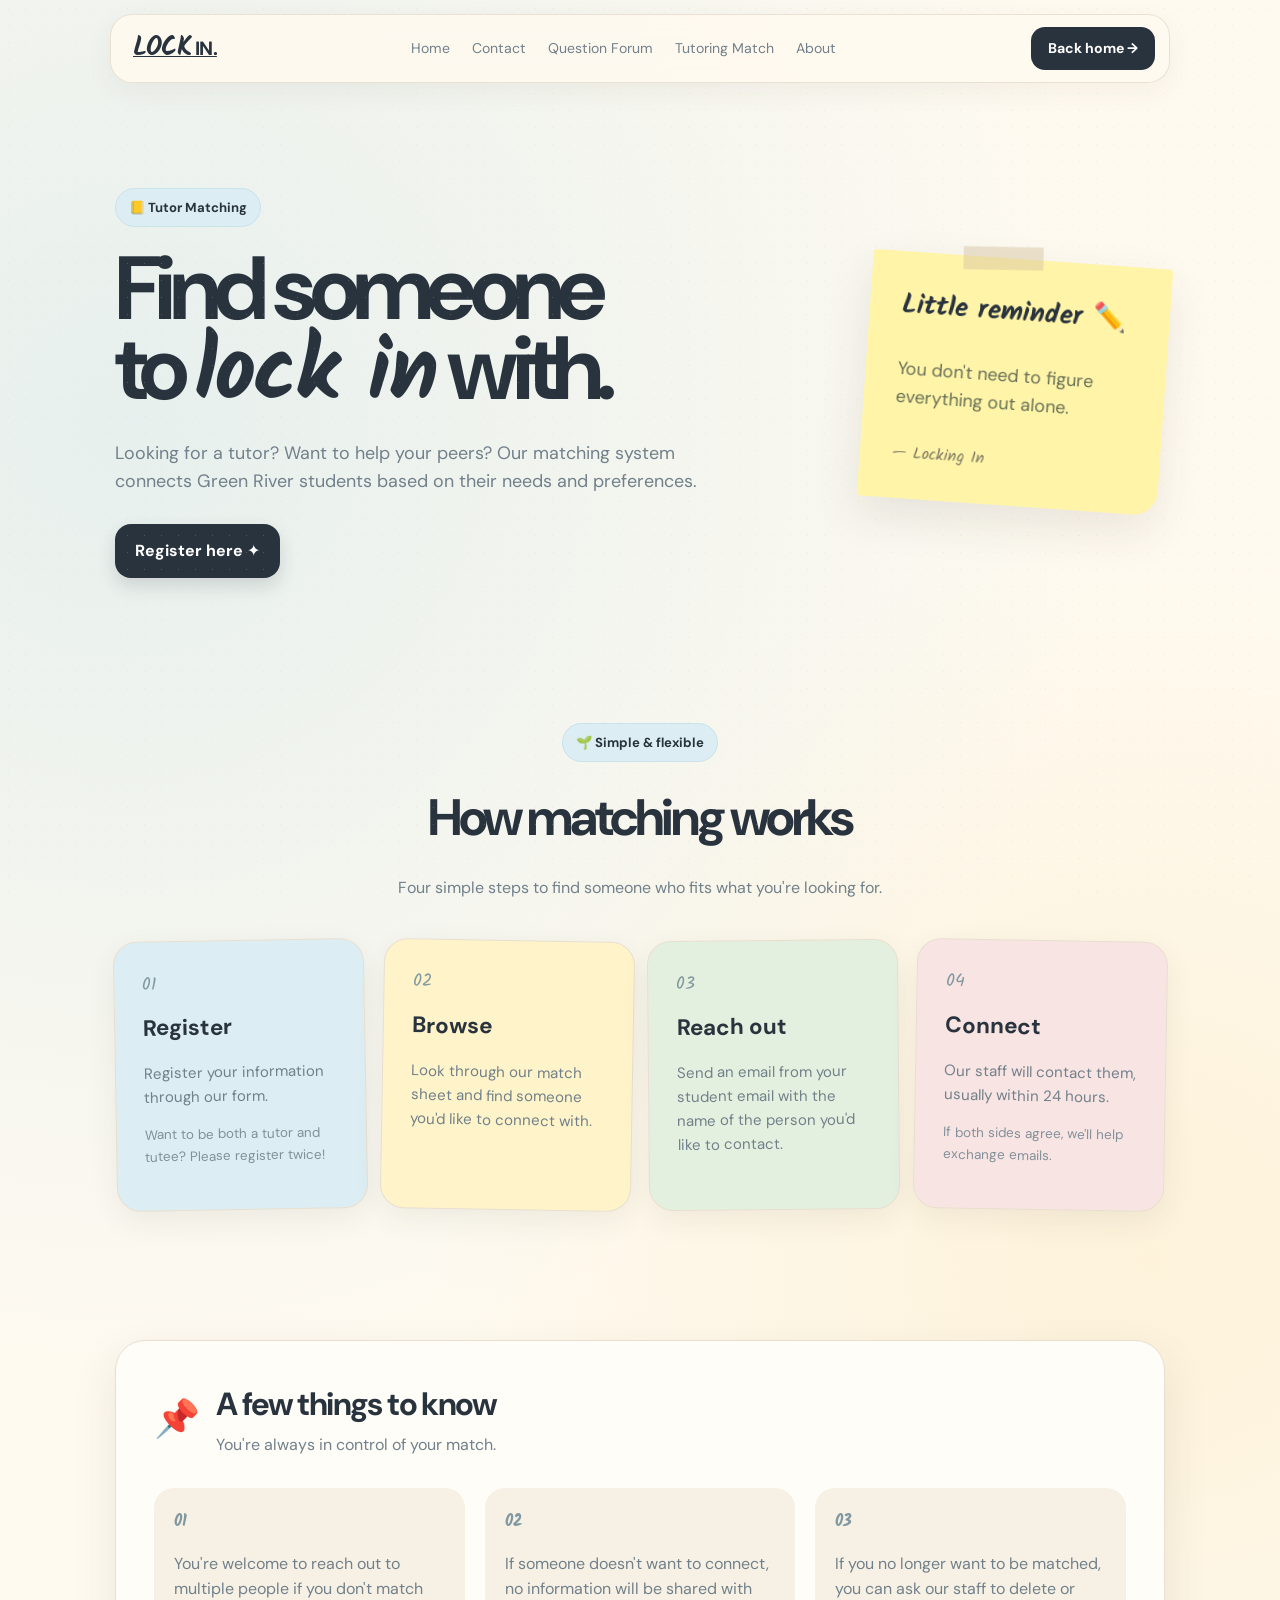
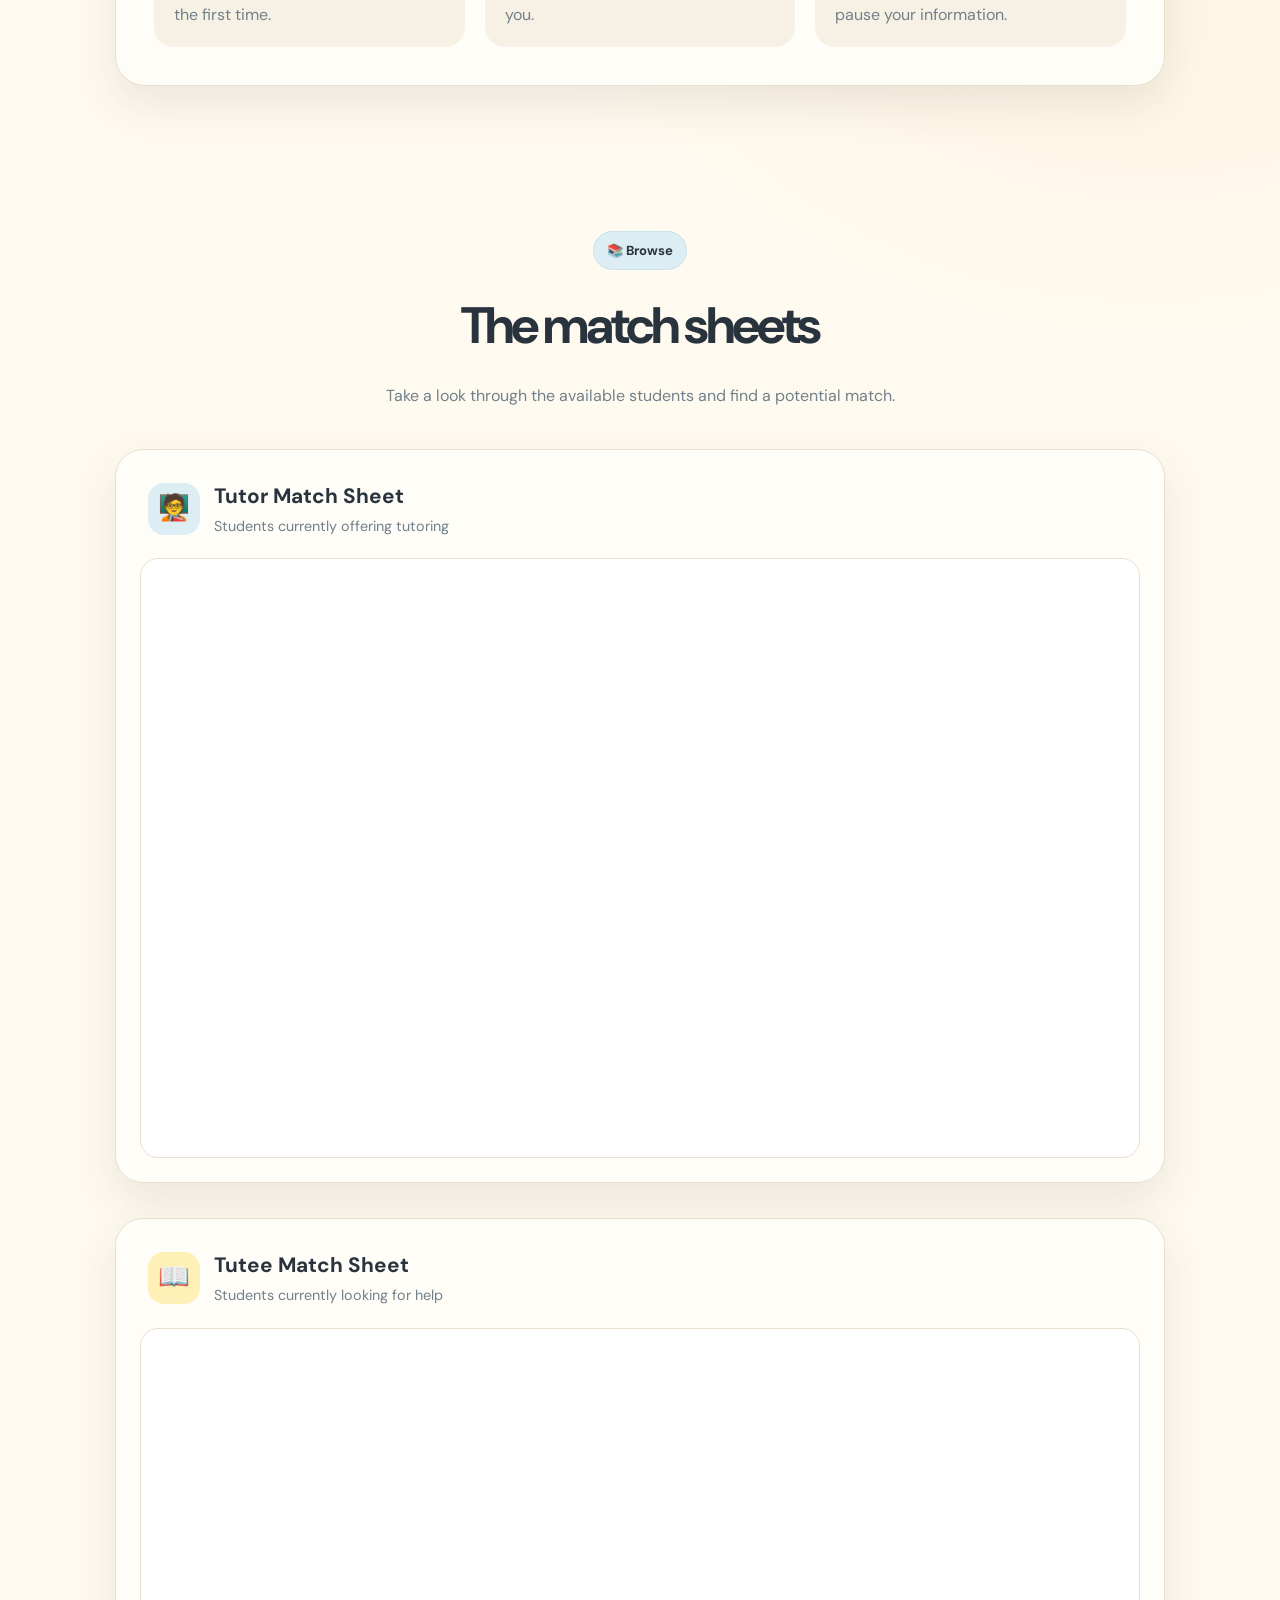
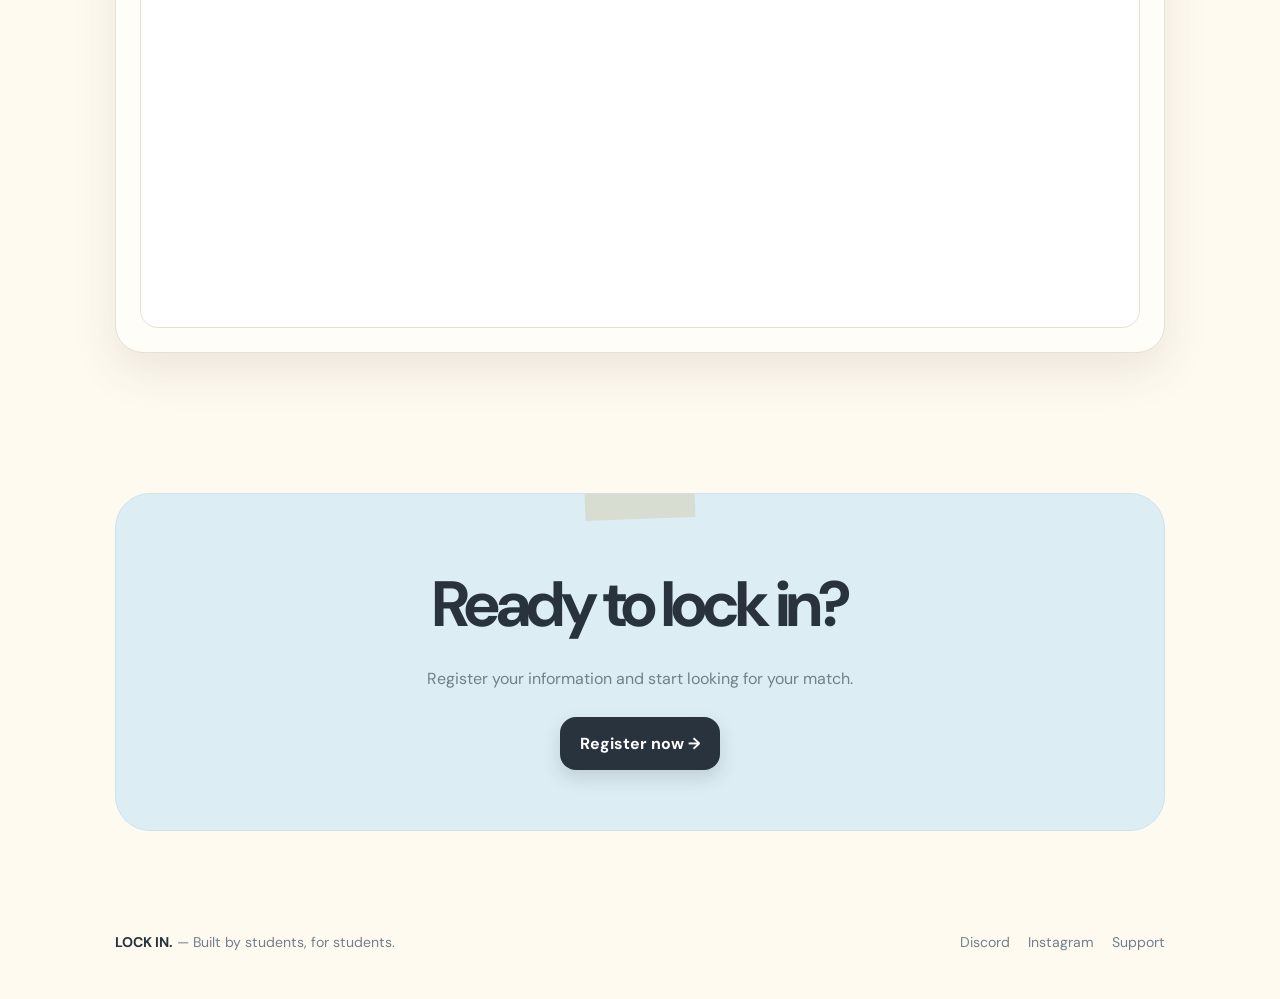
==== match_new.html @ 9bdd6322 "moved files to root" ====
<!DOCTYPE html>
<html lang="en">

<head>
    <meta charset="UTF-8">
    <meta name="viewport" content="width=device-width, initial-scale=1.0">
    <title>Locking In — Tutor Match</title>

    <link rel="stylesheet" href="match.css">

    <link rel="preconnect" href="https://fonts.googleapis.com">
    <link rel="preconnect" href="https://fonts.gstatic.com" crossorigin>
    <link href="https://fonts.googleapis.com/css2?family=DM+Sans:wght@400;500;600;700&family=Kalam:wght@400;700&display=swap" rel="stylesheet">
</head>

<body>

    <!-- NAVBAR -->
    <nav class="navbar">

        <a class="logo" href="index.html">
            <span>LOCK</span> IN.
        </a>

        <div class="navlinks">
            <a href="index.html">Home</a>
            <a href="index.html#contact">Contact</a>
            <a href="index.html#forum">Question Forum</a>
            <a href="match_new.html">Tutoring Match</a>
            <a href="index.html#about">About</a>
        </div>

        <a class="nav-button" href="index.html">
            Back home →
        </a>

    </nav>


    <!-- HERO -->
    <header class="hero">

        <div class="hero-inner">

            <div class="tag">
                📒 Tutor Matching
            </div>

            <h1>
                Find someone<br>
                to <span>lock in</span> with.
            </h1>

            <p>
                Looking for a tutor? Want to help your peers?
                Our matching system connects Green River students
                based on their needs and preferences.
            </p>

            <a
                class="primary-button"
                href="https://docs.google.com/forms/d/e/1FAIpQLSfHyDLLz7OoxUFqZuZju-emJJpOAn-7ZxkcCAtawxsUZliJYw/viewform?usp=header"
                target="_blank"
                rel="noopener noreferrer"
            >
                Register here ✦
            </a>

        </div>

        <div class="hero-note">

            <div class="tape"></div>

            <h3>Little reminder ✏️</h3>

            <p>
                You don't need to figure everything
                out alone.
            </p>

            <span>
                — Locking In
            </span>

        </div>

    </header>


    <!-- LOGISTICS -->
    <section class="section">

        <div class="section-title">

            <div class="small-tag">
                🌱 Simple & flexible
            </div>

            <h2>
                How matching works
            </h2>

            <p>
                Four simple steps to find someone
                who fits what you're looking for.
            </p>

        </div>


        <div class="steps">

            <div class="step">

                <div class="step-number">
                    01
                </div>

                <h3>
                    Register
                </h3>

                <p>
                    Register your information through
                    our form.
                </p>

                <p class="small-text">
                    Want to be both a tutor and tutee?
                    Please register twice!
                </p>

            </div>


            <div class="step">

                <div class="step-number">
                    02
                </div>

                <h3>
                    Browse
                </h3>

                <p>
                    Look through our match sheet
                    and find someone you'd like
                    to connect with.
                </p>

            </div>


            <div class="step">

                <div class="step-number">
                    03
                </div>

                <h3>
                    Reach out
                </h3>

                <p>
                    Send an email from your student
                    email with the name of the person
                    you'd like to contact.
                </p>

            </div>


            <div class="step">

                <div class="step-number">
                    04
                </div>

                <h3>
                    Connect
                </h3>

                <p>
                    Our staff will contact them,
                    usually within 24 hours.
                </p>

                <p class="small-text">
                    If both sides agree, we'll help
                    exchange emails.
                </p>

            </div>

        </div>

    </section>


    <!-- SAFETY / NOTES -->
    <section class="section">

        <div class="notes-box">

            <div class="notes-title">

                <span>📌</span>

                <div>
                    <h2>
                        A few things to know
                    </h2>

                    <p>
                        You're always in control of your match.
                    </p>
                </div>

            </div>


            <div class="notes-grid">

                <div>
                    <strong>01</strong>
                    <p>
                        You're welcome to reach out
                        to multiple people if you
                        don't match the first time.
                    </p>
                </div>

                <div>
                    <strong>02</strong>
                    <p>
                        If someone doesn't want to
                        connect, no information will
                        be shared with you.
                    </p>
                </div>

                <div>
                    <strong>03</strong>
                    <p>
                        If you no longer want to be
                        matched, you can ask our staff
                        to delete or pause your information.
                    </p>
                </div>

            </div>

        </div>

    </section>


    <!-- MATCH SHEETS -->
    <section class="section sheets-section">

        <div class="section-title">

            <div class="small-tag">
                📚 Browse
            </div>

            <h2>
                The match sheets
            </h2>

            <p>
                Take a look through the available
                students and find a potential match.
            </p>

        </div>


        <div class="sheet-card">

            <div class="sheet-header">

                <div>
                    <span class="sheet-icon">
                        🧑‍🏫
                    </span>

                    <div>
                        <h3>
                            Tutor Match Sheet
                        </h3>

                        <p>
                            Students currently offering tutoring
                        </p>
                    </div>
                </div>

            </div>


            <iframe
                src="https://docs.google.com/spreadsheets/d/e/2PACX-1vR9rFc3w6KwnaZzmeo3Qy5x7m8wbInCs6MPP4vR1NCLQNMMANQ1mqbgwVF6puKeOpbOxr_XS_23DyAY/pubhtml?gid=0&amp;single=true&amp;widget=true&amp;headers=false">
            </iframe>

        </div>


        <div class="sheet-card second-sheet">

            <div class="sheet-header">

                <div>
                    <span class="sheet-icon">
                        📖
                    </span>

                    <div>
                        <h3>
                            Tutee Match Sheet
                        </h3>

                        <p>
                            Students currently looking for help
                        </p>
                    </div>
                </div>

            </div>


            <iframe
                src="https://docs.google.com/spreadsheets/d/e/2PACX-1vSdSJq35vfueAmyphTVyxVDBYFmufGqG2nphvOmvEUr7ySUBKhBLG3VrD7u0rQhKp9EPuG3FOtJwvvW/pubhtml?gid=1470459617&amp;single=true&amp;widget=true&amp;headers=false">
            </iframe>

        </div>

    </section>


    <!-- REGISTER CTA -->
    <section class="cta-section">

        <div class="cta">

            <div class="cta-tape"></div>

            <h2>
                Ready to lock in?
            </h2>

            <p>
                Register your information and
                start looking for your match.
            </p>

            <a
                class="primary-button"
                href="https://docs.google.com/forms/d/e/1FAIpQLSfHyDLLz7OoxUFqZuZju-emJJpOAn-7ZxkcCAtawxsUZliJYw/viewform?usp=header"
                target="_blank"
                rel="noopener noreferrer"
            >
                Register now →
            </a>

        </div>

    </section>


    <!-- FOOTER -->
    <footer>

        <div>
            <strong>LOCK IN.</strong>
            <span> — Built by students, for students.</span>
        </div>

        <div class="footer-links">

            <a
                href="https://discord.gg/nTNX9pep7"
                target="_blank"
                rel="noopener noreferrer"
            >
                Discord
            </a>

            <a
                href="https://www.instagram.com/lockingin.grc?igsh=MWtwNnF1YmJ5eG1uag%3D%3D&utm_source=qr"
                target="_blank"
                rel="noopener noreferrer"
            >
                Instagram
            </a>

            <a href="mailto:wang.ziqi@student.greenriver.edu">
                Support
            </a>

        </div>

    </footer>

</body>
</html>
---- match.css ----
@import url('https://fonts.googleapis.com/css2?family=DM+Sans:wght@400;500;600;700&family=Kalam:wght@400;700&display=swap');


:root {

    --paper: #fffaf0;
    --paper-light: #fffdf8;

    --ink: #29333d;
    --muted: #71808a;

    --blue: #b9dce8;
    --blue-light: #dceef3;

    --yellow: #f8dda0;
    --green: #c9dfc5;
    --pink: #f2cdd0;

    --line: #e8dfcf;

    --shadow:
        0 18px 45px rgba(62, 53, 39, .10);

}


* {
    box-sizing: border-box;
}


html {
    scroll-behavior: smooth;
}


body {

    margin: 0;

    color: var(--ink);

    font-family:
        "DM Sans",
        system-ui,
        sans-serif;

    line-height: 1.6;

    background:

        radial-gradient(
            circle at 10% 10%,
            rgba(185,220,232,.35),
            transparent 25%
        ),

        radial-gradient(
            circle at 90% 30%,
            rgba(248,221,160,.28),
            transparent 23%
        ),

        var(--paper);

}


body::before {

    content: "";

    position: fixed;

    inset: 0;

    pointer-events: none;

    opacity: .25;

    background-image:
        radial-gradient(
            #cfc3ae .7px,
            transparent .7px
        );

    background-size: 17px 17px;

}


/* =========================
   NAVBAR
========================= */

.navbar {

    position: sticky;

    top: 14px;

    z-index: 20;

    width:
        min(
            1060px,
            calc(100% - 28px)
        );

    margin: 14px auto 0;

    padding:
        12px
        14px
        12px
        22px;

    display: flex;

    align-items: center;

    justify-content: space-between;

    background:
        rgba(255,250,240,.88);

    backdrop-filter: blur(14px);

    border:
        1px solid
        rgba(232,223,207,.9);

    border-radius: 22px;

    box-shadow:
        0 8px 28px
        rgba(62,53,39,.06);

}


.logo {

    color: var(--ink);

    font-weight: 800;

    letter-spacing: -.04em;

    font-size: 1.2rem;

}


.logo span {

    font-family: Kalam, cursive;

    font-size: 1.35em;

}


.navlinks {

    display: flex;

    gap: 22px;

}


.navlinks a {

    color: var(--muted);

    font-size: .88rem;

    text-decoration: none;

    transition: .2s;

}


.navlinks a:hover {

    color: var(--ink);

}


.nav-button {

    background: var(--ink);

    color: white;

    padding: 10px 17px;

    border-radius: 14px;

    text-decoration: none;

    font-size: .88rem;

    font-weight: 700;

}


/* =========================
   HERO
========================= */

.hero {

    width:
        min(
            1050px,
            calc(100% - 40px)
        );

    margin: auto;

    padding:
        105px
        0
        80px;

    display: grid;

    grid-template-columns:
        1fr
        300px;

    gap: 70px;

    align-items: center;

}


.hero-inner {

    max-width: 720px;

}


.tag,
.small-tag {

    display: inline-flex;

    align-items: center;

    padding:
        8px
        13px;

    background: var(--blue-light);

    border:
        1px solid
        #c8e3ea;

    border-radius: 999px;

    font-size: .82rem;

    font-weight: 700;

}


.hero h1 {

    margin:
        22px
        0
        22px;

    font-size:
        clamp(
            3.4rem,
            7vw,
            6rem
        );

    line-height: .9;

    letter-spacing: -.075em;

}


.hero h1 span {

    font-family: Kalam, cursive;

    letter-spacing: -.03em;

}


.hero p {

    max-width: 620px;

    color: var(--muted);

    font-size: 1.12rem;

    margin-bottom: 28px;

}


.primary-button {

    display: inline-flex;

    align-items: center;

    padding:
        14px
        20px;

    border-radius: 16px;

    background: var(--ink);

    color: white;

    font-weight: 700;

    text-decoration: none;

    box-shadow:
        0 8px 18px
        rgba(41,51,61,.16);

    transition: .2s;

}


.primary-button:hover {

    transform: translateY(-2px);

}


/* =========================
   HERO NOTE
========================= */

.hero-note {

    position: relative;

    padding: 32px;

    background: #fff4a8;

    box-shadow: var(--shadow);

    transform: rotate(4deg);

    border-radius:
        4px
        4px
        24px
        4px;

}


.hero-note h3 {

    margin-top: 0;

    font-family: Kalam, cursive;

    font-size: 1.7rem;

}


.hero-note p {

    color: #667057;

}


.hero-note span {

    font-family: Kalam, cursive;

    color: #77745f;

}


.tape {

    position: absolute;

    width: 80px;

    height: 23px;

    background:
        rgba(
            210,
            194,
            157,
            .45
        );

    top: -11px;

    left: 90px;

    transform: rotate(-3deg);

}


/* =========================
   GENERAL SECTIONS
========================= */

.section {

    width:
        min(
            1050px,
            calc(100% - 40px)
        );

    margin: auto;

    padding:
        65px
        0;

}


.section-title {

    text-align: center;

    max-width: 650px;

    margin:
        0
        auto
        40px;

}


.section-title h2 {

    font-size:
        clamp(
            2.3rem,
            4vw,
            3.4rem
        );

    letter-spacing: -.06em;

    margin:
        15px
        0
        10px;

}


.section-title p {

    color: var(--muted);

}


/* =========================
   STEPS
========================= */

.steps {

    display: grid;

    grid-template-columns:
        repeat(4,1fr);

    gap: 16px;

}


.step {

    padding: 28px;

    min-height: 270px;

    background: var(--paper-light);

    border:
        1px solid
        var(--line);

    border-radius: 24px;

    box-shadow:
        0 10px 30px
        rgba(62,53,39,.07);

}


.step:nth-child(1) {

    background:
        var(--blue-light);

    transform: rotate(-1deg);

}


.step:nth-child(2) {

    background:
        #fff4c9;

    transform: rotate(1deg);

}


.step:nth-child(3) {

    background:
        #e4f0df;

    transform: rotate(-.5deg);

}


.step:nth-child(4) {

    background:
        #f8e4e3;

    transform: rotate(1deg);

}


.step-number {

    font-family: Kalam, cursive;

    color: #8198a0;

    font-size: 1.1rem;

}


.step h3 {

    margin:
        12px
        0
        8px;

    font-size: 1.4rem;

}


.step p {

    color: var(--muted);

    font-size: .94rem;

}


.step .small-text {

    font-size: .84rem;

    color: #829099;

}


/* =========================
   NOTES
========================= */

.notes-box {

    padding: 38px;

    background:
        #fffdf8;

    border:
        1px solid
        var(--line);

    border-radius: 30px;

    box-shadow: var(--shadow);

}


.notes-title {

    display: flex;

    align-items: center;

    gap: 16px;

    margin-bottom: 30px;

}


.notes-title > span {

    font-size: 2.3rem;

}


.notes-title h2 {

    margin: 0;

    font-size: 2rem;

    letter-spacing: -.05em;

}


.notes-title p {

    color: var(--muted);

    margin: 2px 0 0;

}


.notes-grid {

    display: grid;

    grid-template-columns:
        repeat(3,1fr);

    gap: 20px;

}


.notes-grid > div {

    padding: 20px;

    border-radius: 20px;

    background: #f7f1e5;

}


.notes-grid strong {

    font-family: Kalam, cursive;

    color: #8198a0;

}


.notes-grid p {

    color: var(--muted);

    margin-bottom: 0;

}


/* =========================
   SHEETS
========================= */

.sheets-section {

    padding-top: 80px;

}


.sheet-card {

    margin-bottom: 35px;

    background: var(--paper-light);

    border:
        1px solid
        var(--line);

    border-radius: 28px;

    padding: 24px;

    box-shadow: var(--shadow);

}


.sheet-header {

    padding:
        5px
        8px
        20px;

}


.sheet-header > div {

    display: flex;

    align-items: center;

    gap: 14px;

}


.sheet-icon {

    display: flex;

    align-items: center;

    justify-content: center;

    width: 52px;

    height: 52px;

    border-radius: 16px;

    background: var(--blue-light);

    font-size: 1.6rem;

}


.second-sheet
.sheet-icon {

    background: #fff0b8;

}


.sheet-header h3 {

    margin: 0;

    font-size: 1.3rem;

}


.sheet-header p {

    margin: 3px 0 0;

    color: var(--muted);

    font-size: .9rem;

}


iframe {

    display: block;

    width: 100%;

    height: 600px;

    border:

        1px solid
        var(--line);

    border-radius: 18px;

    background: white;

}


/* =========================
   CTA
========================= */

.cta-section {

    width:
        min(
            1050px,
            calc(100% - 40px)
        );

    margin: 0 auto;

    padding:
        40px
        0
        70px;

}


.cta {

    position: relative;

    padding:
        60px
        30px;

    text-align: center;

    background:
        var(--blue-light);

    border:
        1px solid
        #c8e3ea;

    border-radius: 35px;

    overflow: hidden;

}


.cta h2 {

    margin: 0 0 10px;

    font-size:
        clamp(
            2.5rem,
            5vw,
            4rem
        );

    letter-spacing: -.065em;

}


.cta p {

    color: var(--muted);

    margin:
        0
        auto
        25px;

}


.cta-tape {

    position: absolute;

    width: 110px;

    height: 28px;

    top: -3px;

    left: 50%;

    transform:
        translateX(-50%)
        rotate(-2deg);

    background:
        rgba(
            210,
            194,
            157,
            .4
        );

}


/* =========================
   FOOTER
========================= */

footer {

    width:
        min(
            1050px,
            calc(100% - 40px)
        );

    margin: auto;

    padding:
        30px
        0
        45px;

    color: var(--muted);

    font-size: .88rem;

    display: flex;

    justify-content: space-between;

    gap: 20px;

}


footer strong {

    color: var(--ink);

}


.footer-links {

    display: flex;

    gap: 18px;

}


.footer-links a {

    color: var(--muted);

    text-decoration: none;

}


.footer-links a:hover {

    color: var(--ink);

}


/* =========================
   MOBILE
========================= */

@media (max-width: 850px) {

    .navlinks {

        display: none;

    }


    .hero {

        grid-template-columns: 1fr;

        padding-top: 70px;

    }


    .hero-note {

        max-width: 320px;

        margin:
            10px
            auto
            0;

    }


    .steps {

        grid-template-columns:
            1fr 1fr;

    }


    .notes-grid {

        grid-template-columns:
            1fr;

    }

}


@media (max-width: 550px) {

    .navbar {

        padding-left: 16px;

    }


    .nav-button {

        display: none;

    }


    .hero h1 {

        font-size: 3.5rem;

    }


    .steps {

        grid-template-columns:
            1fr;

    }


    .section {

        padding:
            50px
            0;

    }


    .notes-box {

        padding: 25px;

    }


    .sheet-card {

        padding: 14px;

    }


    iframe {

        height: 500px;

    }


    footer {

        flex-direction: column;

    }

}
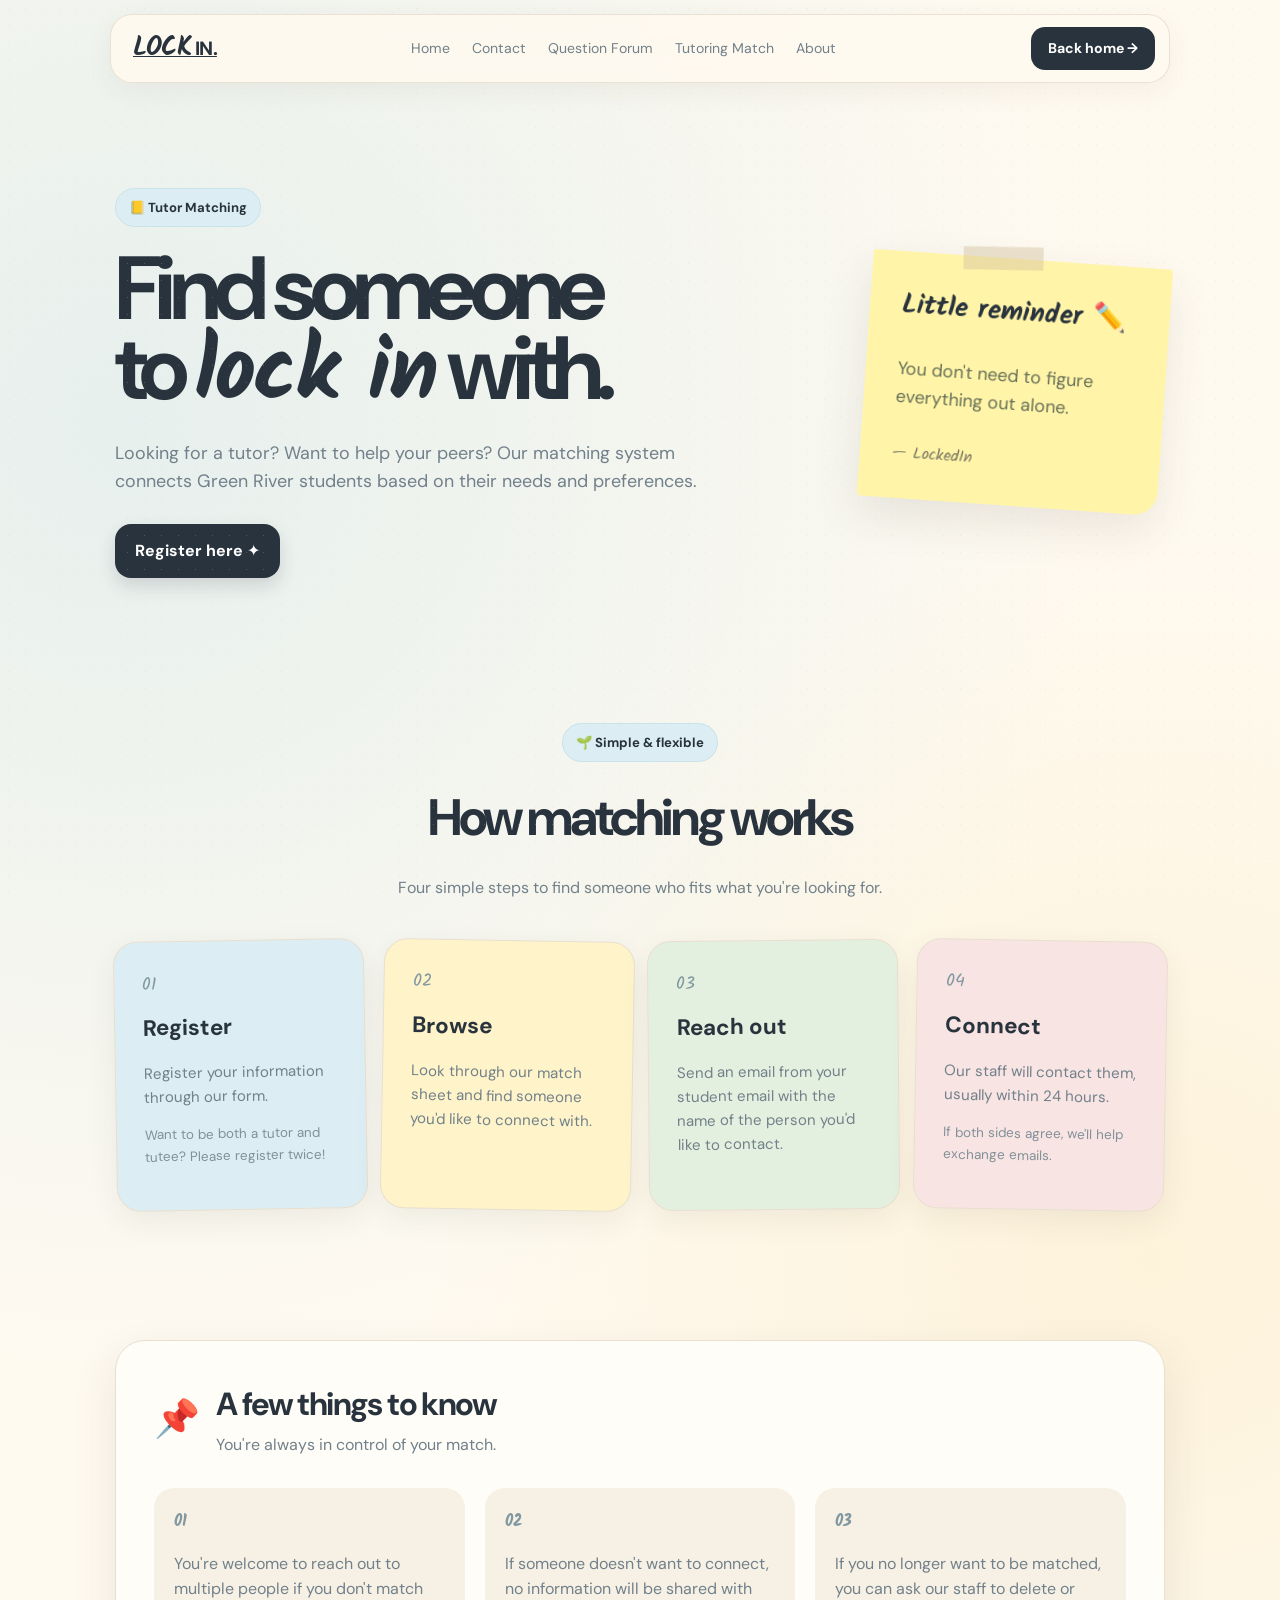
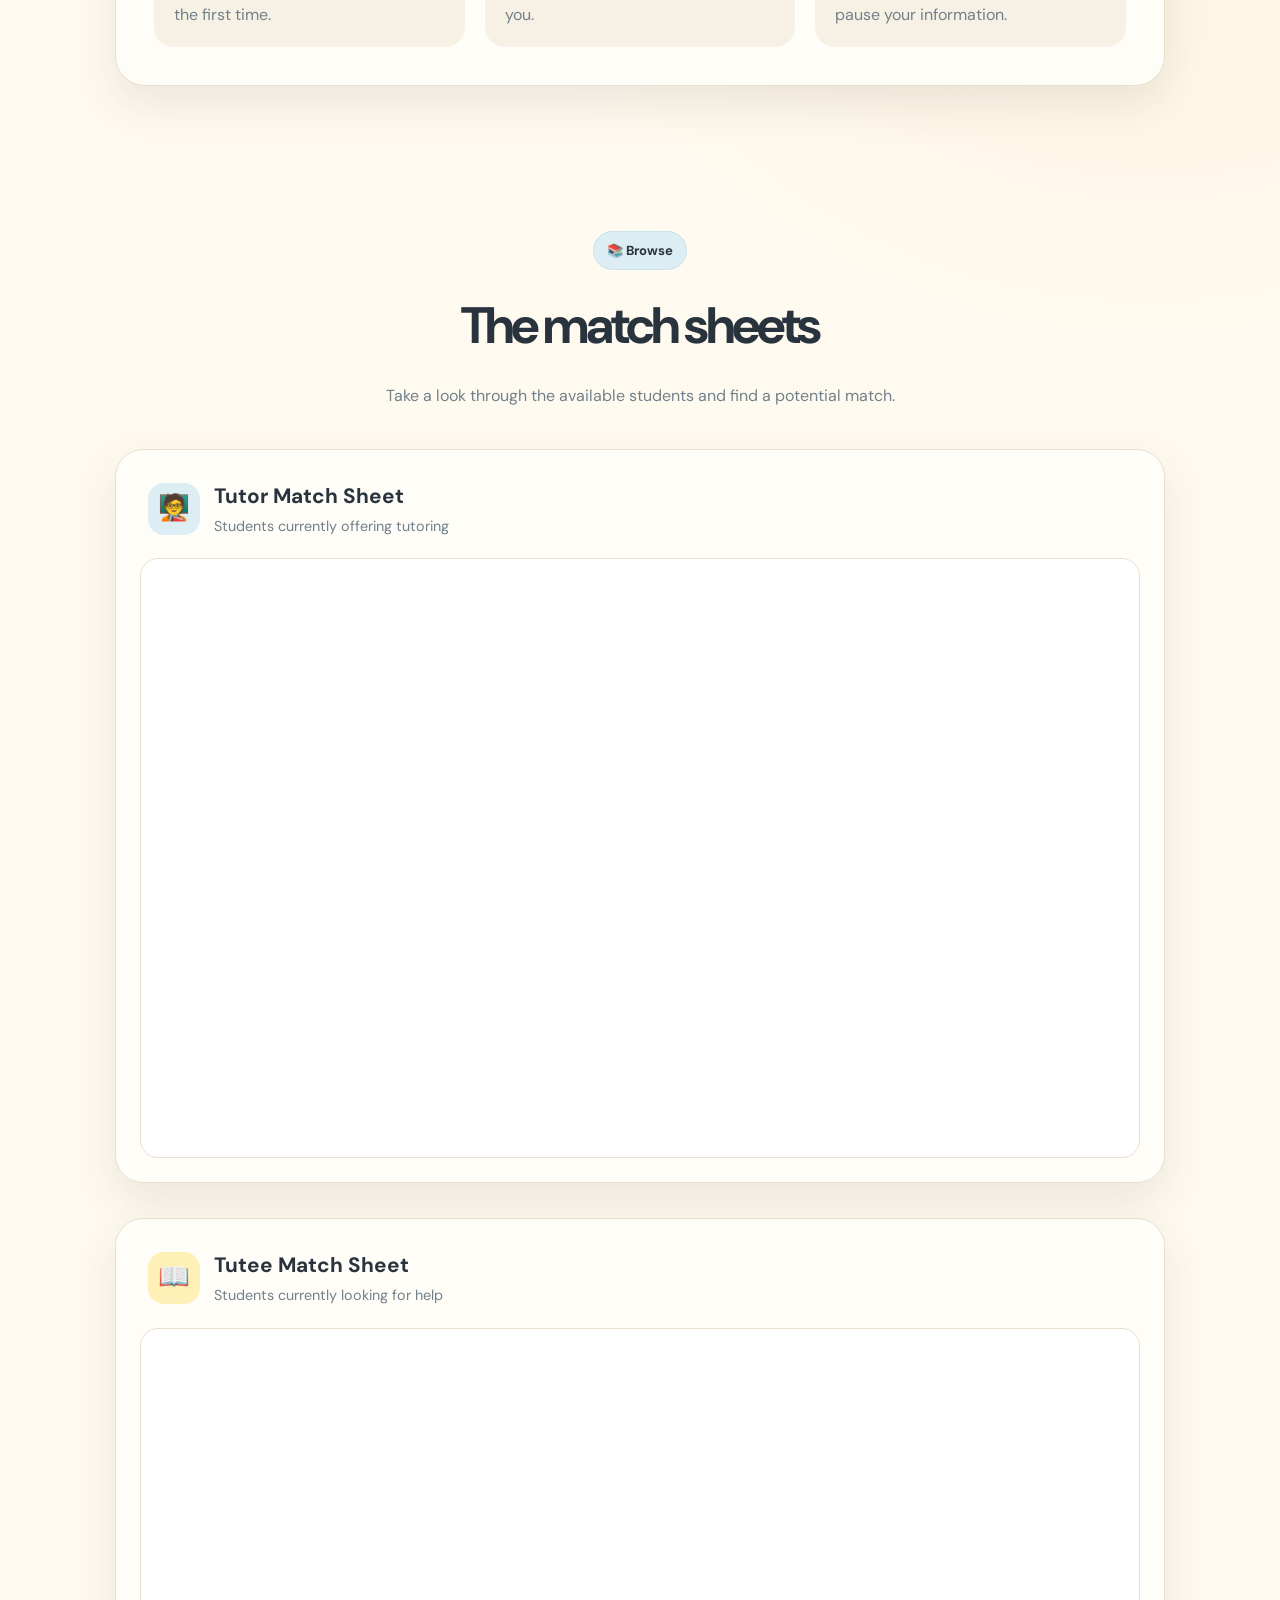
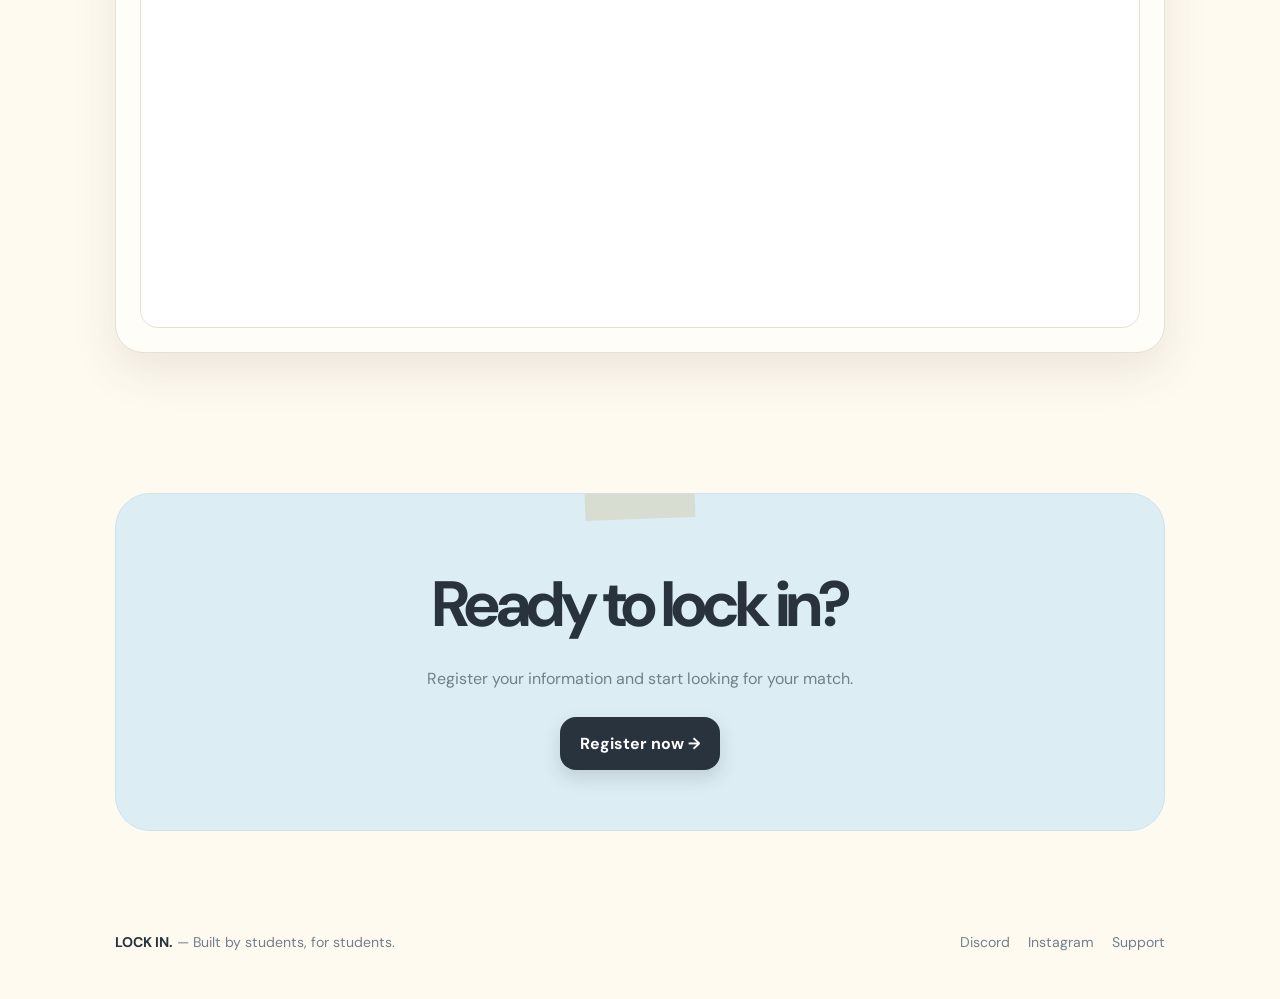
==== commit bd356946: "added mission page" ====
--- a/match_new.html
+++ b/match_new.html
@@ -4,7 +4,7 @@
 <head>
     <meta charset="UTF-8">
     <meta name="viewport" content="width=device-width, initial-scale=1.0">
-    <title>Locking In — Tutor Match</title>
+    <title>LockedIn — Tutor Match</title>
 
     <link rel="stylesheet" href="match.css">
 
@@ -80,7 +80,7 @@
             </p>
 
             <span>
-                — Locking In
+                — LockedIn
             </span>
 
         </div>
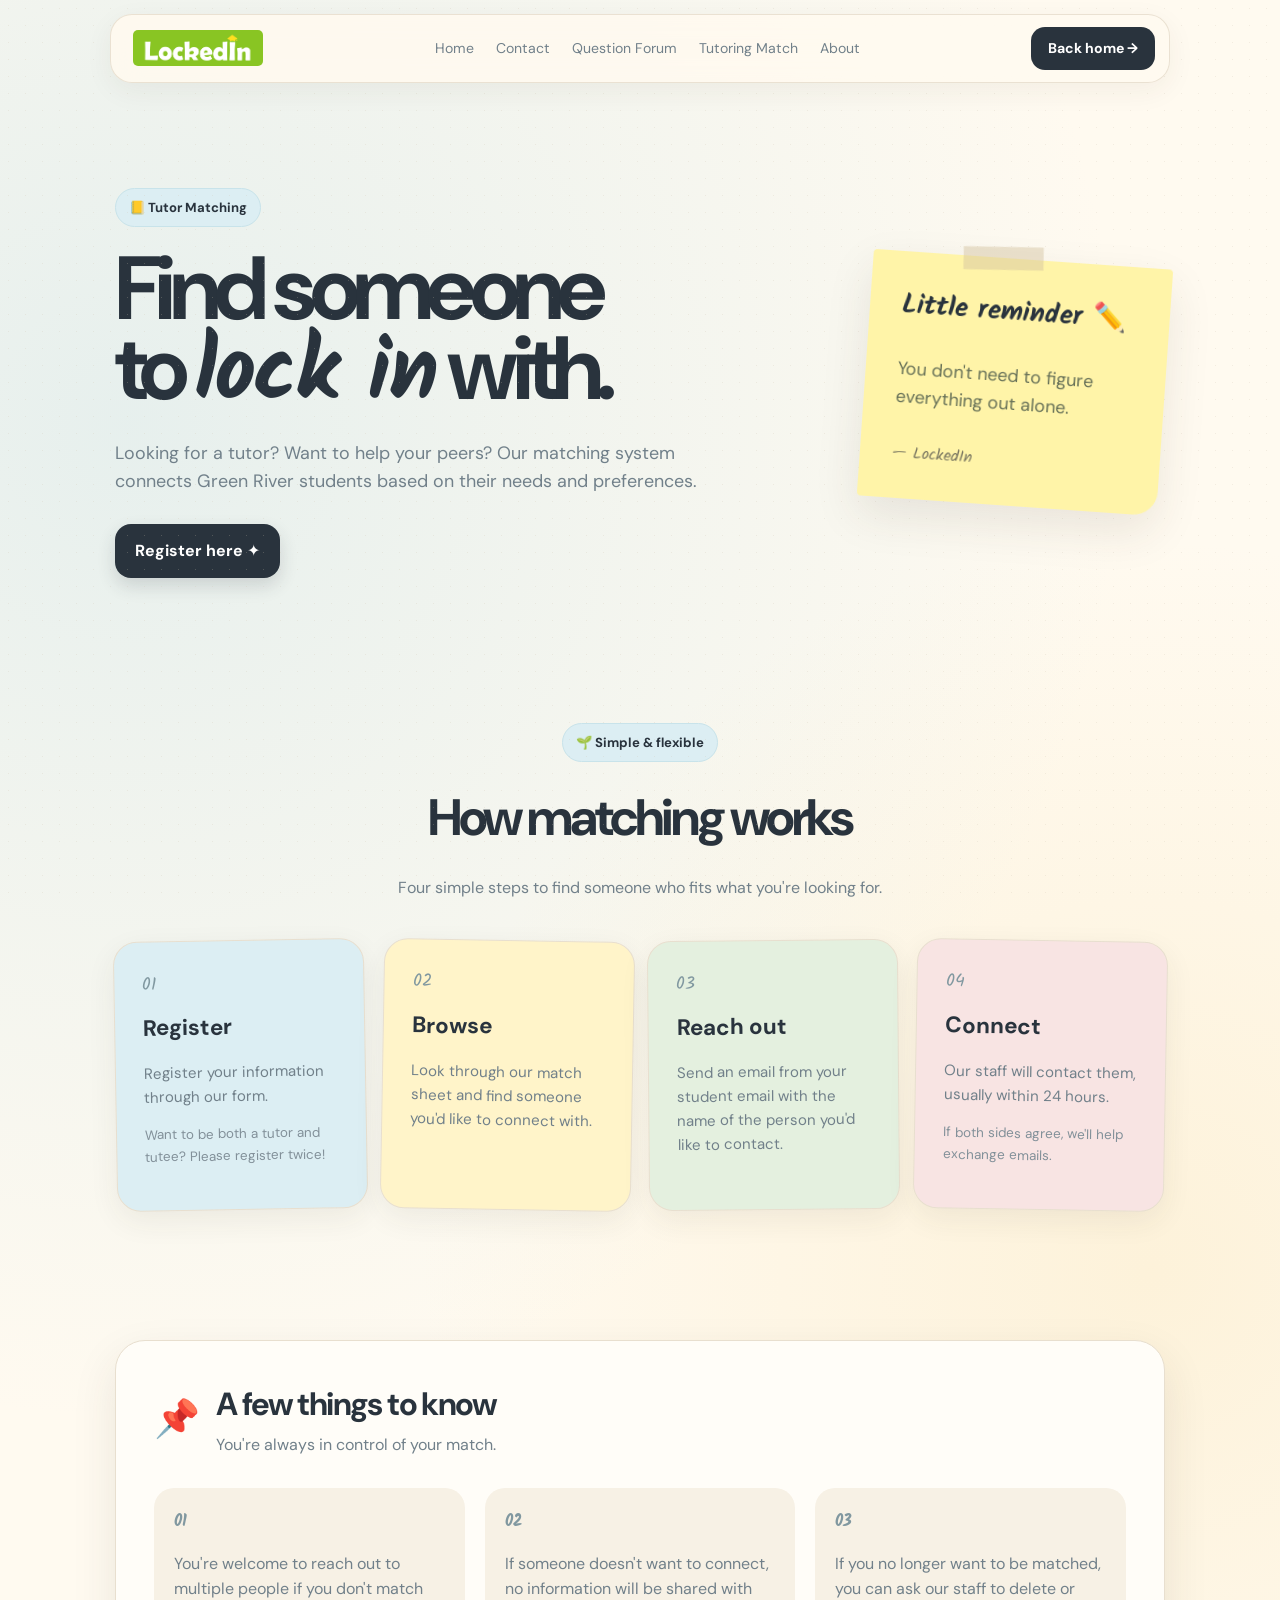
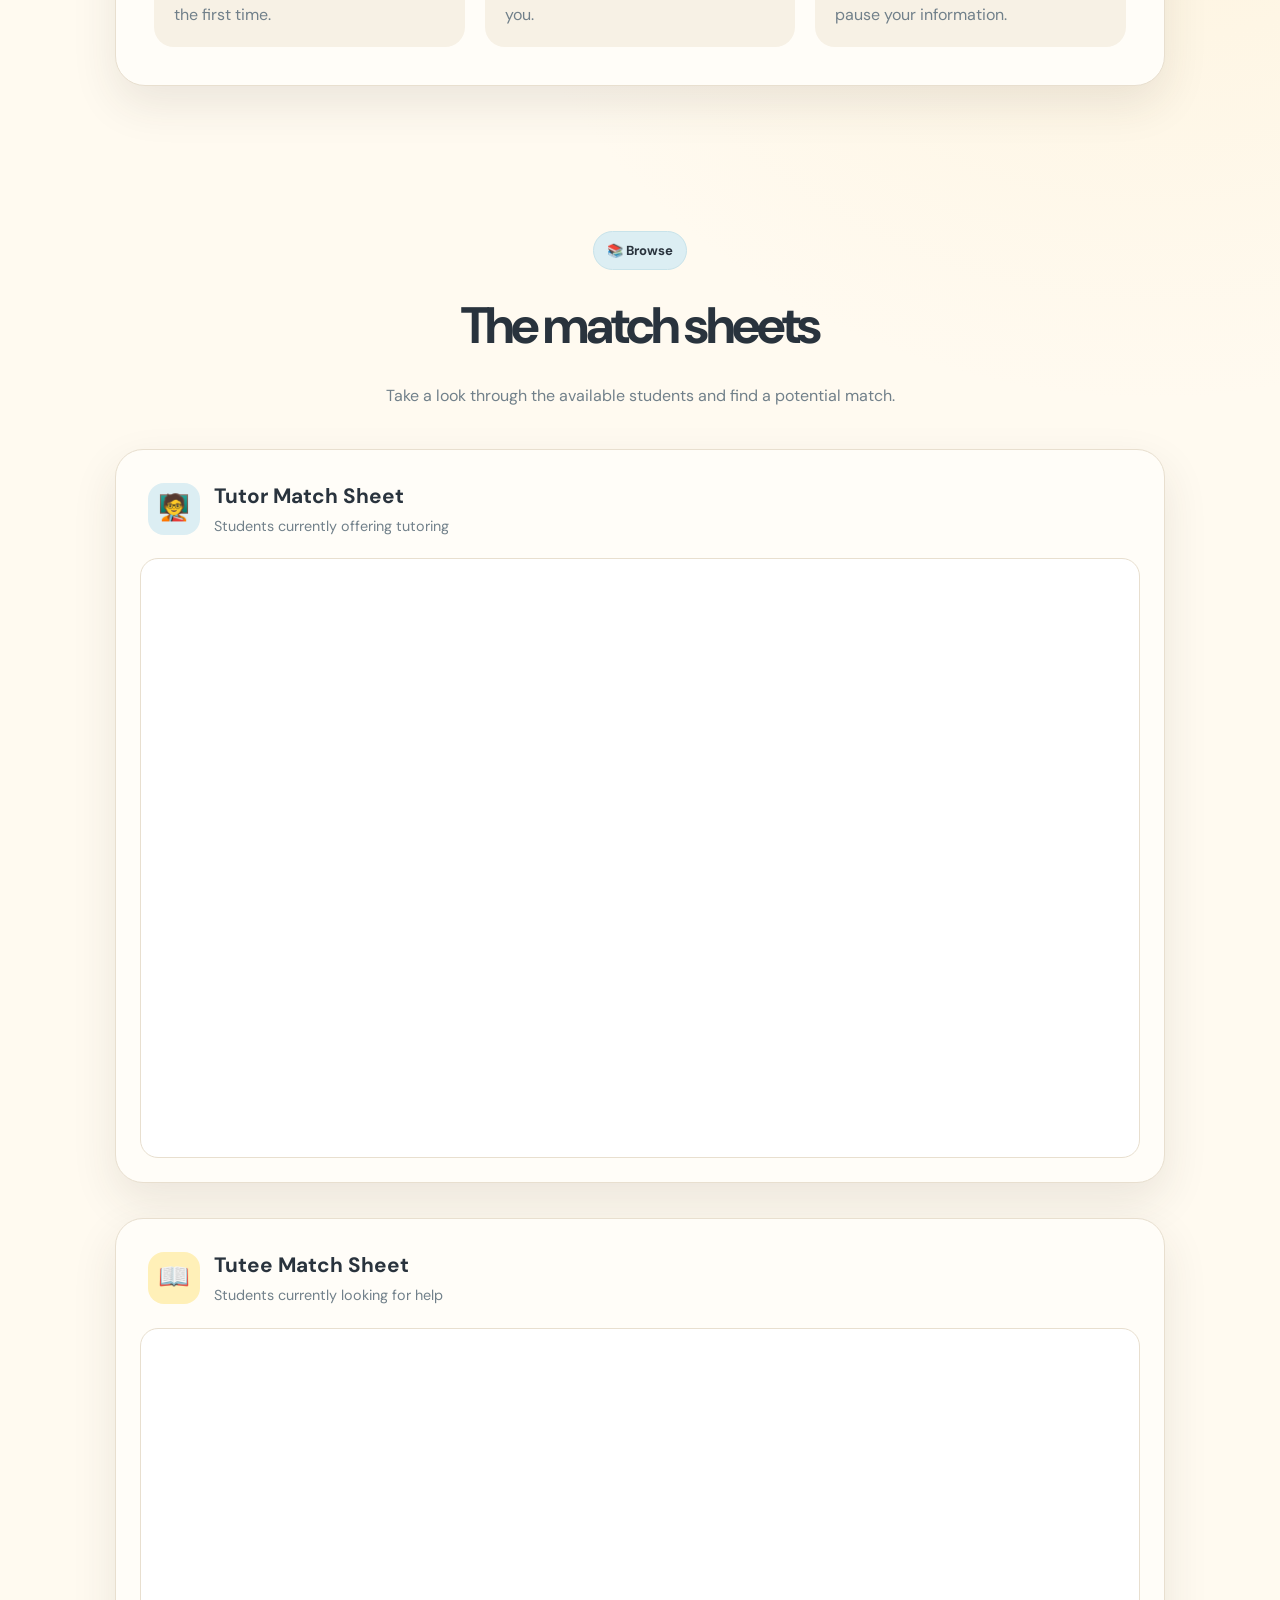
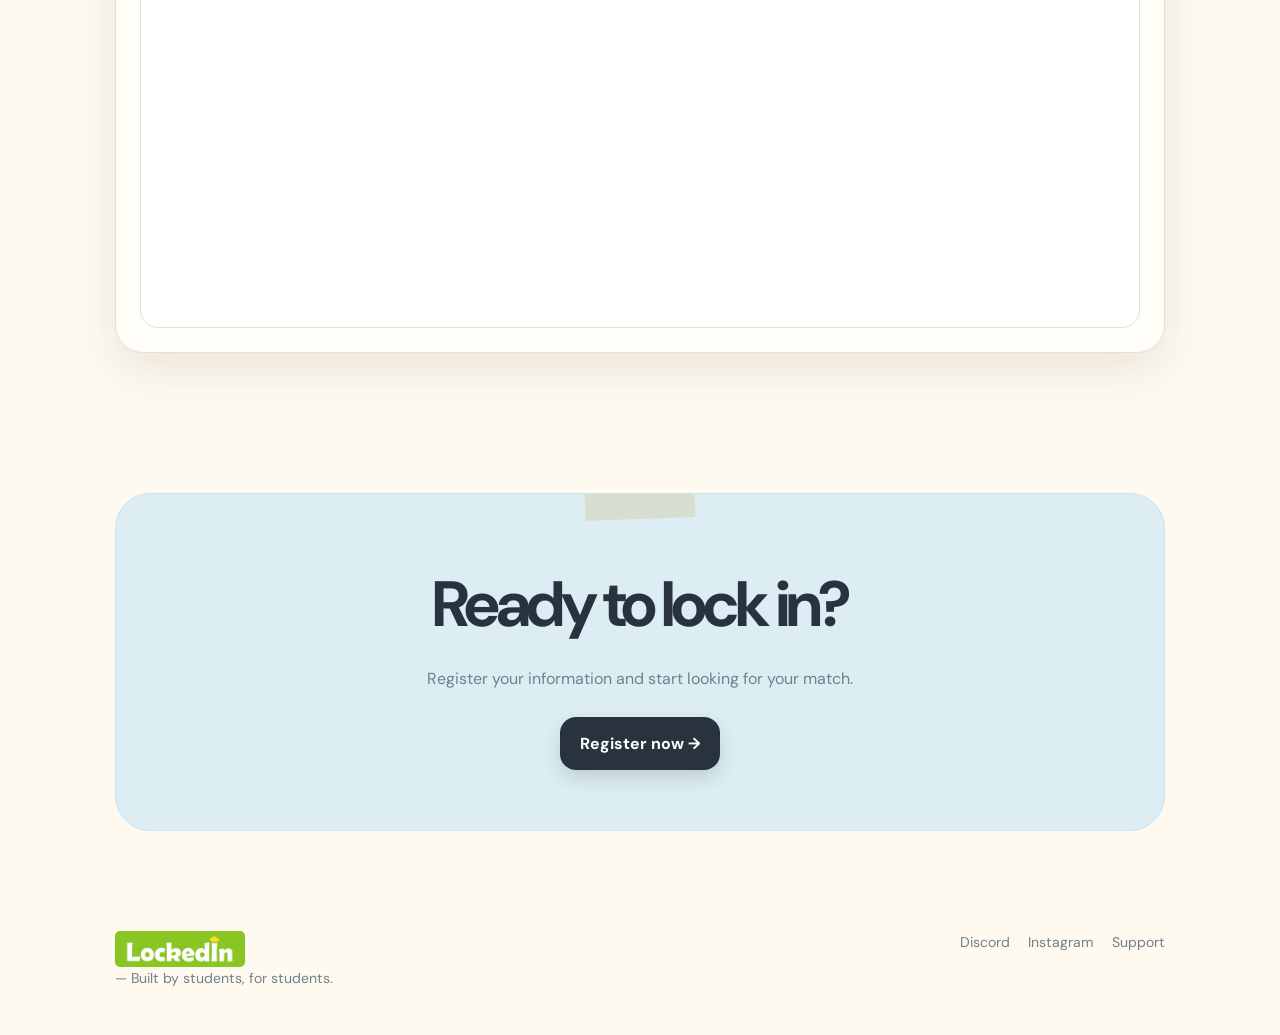
==== commit 896ab4f8: "replaced icon with logo design" ====
--- a/match_new.html
+++ b/match_new.html
@@ -19,7 +19,7 @@
     <nav class="navbar">
 
         <a class="logo" href="index.html">
-            <span>LOCK</span> IN.
+            <img src="logo.png" alt="Locking In">
         </a>
 
         <div class="navlinks">
@@ -374,7 +374,9 @@
     <footer>
 
         <div>
-            <strong>LOCK IN.</strong>
+            <a class="logo" href="index.html">
+                <img src="logo.png" alt="Locking In">
+            </a>
             <span> — Built by students, for students.</span>
         </div>
 
--- a/match.css
+++ b/match.css
@@ -140,24 +140,16 @@
 
 
 .logo {
-
-    color: var(--ink);
-
-    font-weight: 800;
-
-    letter-spacing: -.04em;
-
-    font-size: 1.2rem;
-
-}
-
-
-.logo span {
-
-    font-family: Kalam, cursive;
-
-    font-size: 1.35em;
-
+    display: flex;
+    align-items: center;
+    text-decoration: none;
+}
+
+.logo img {
+    width: 130px;
+    height: auto;
+    display: block;
+    border-radius: 5px;
 }
 
 
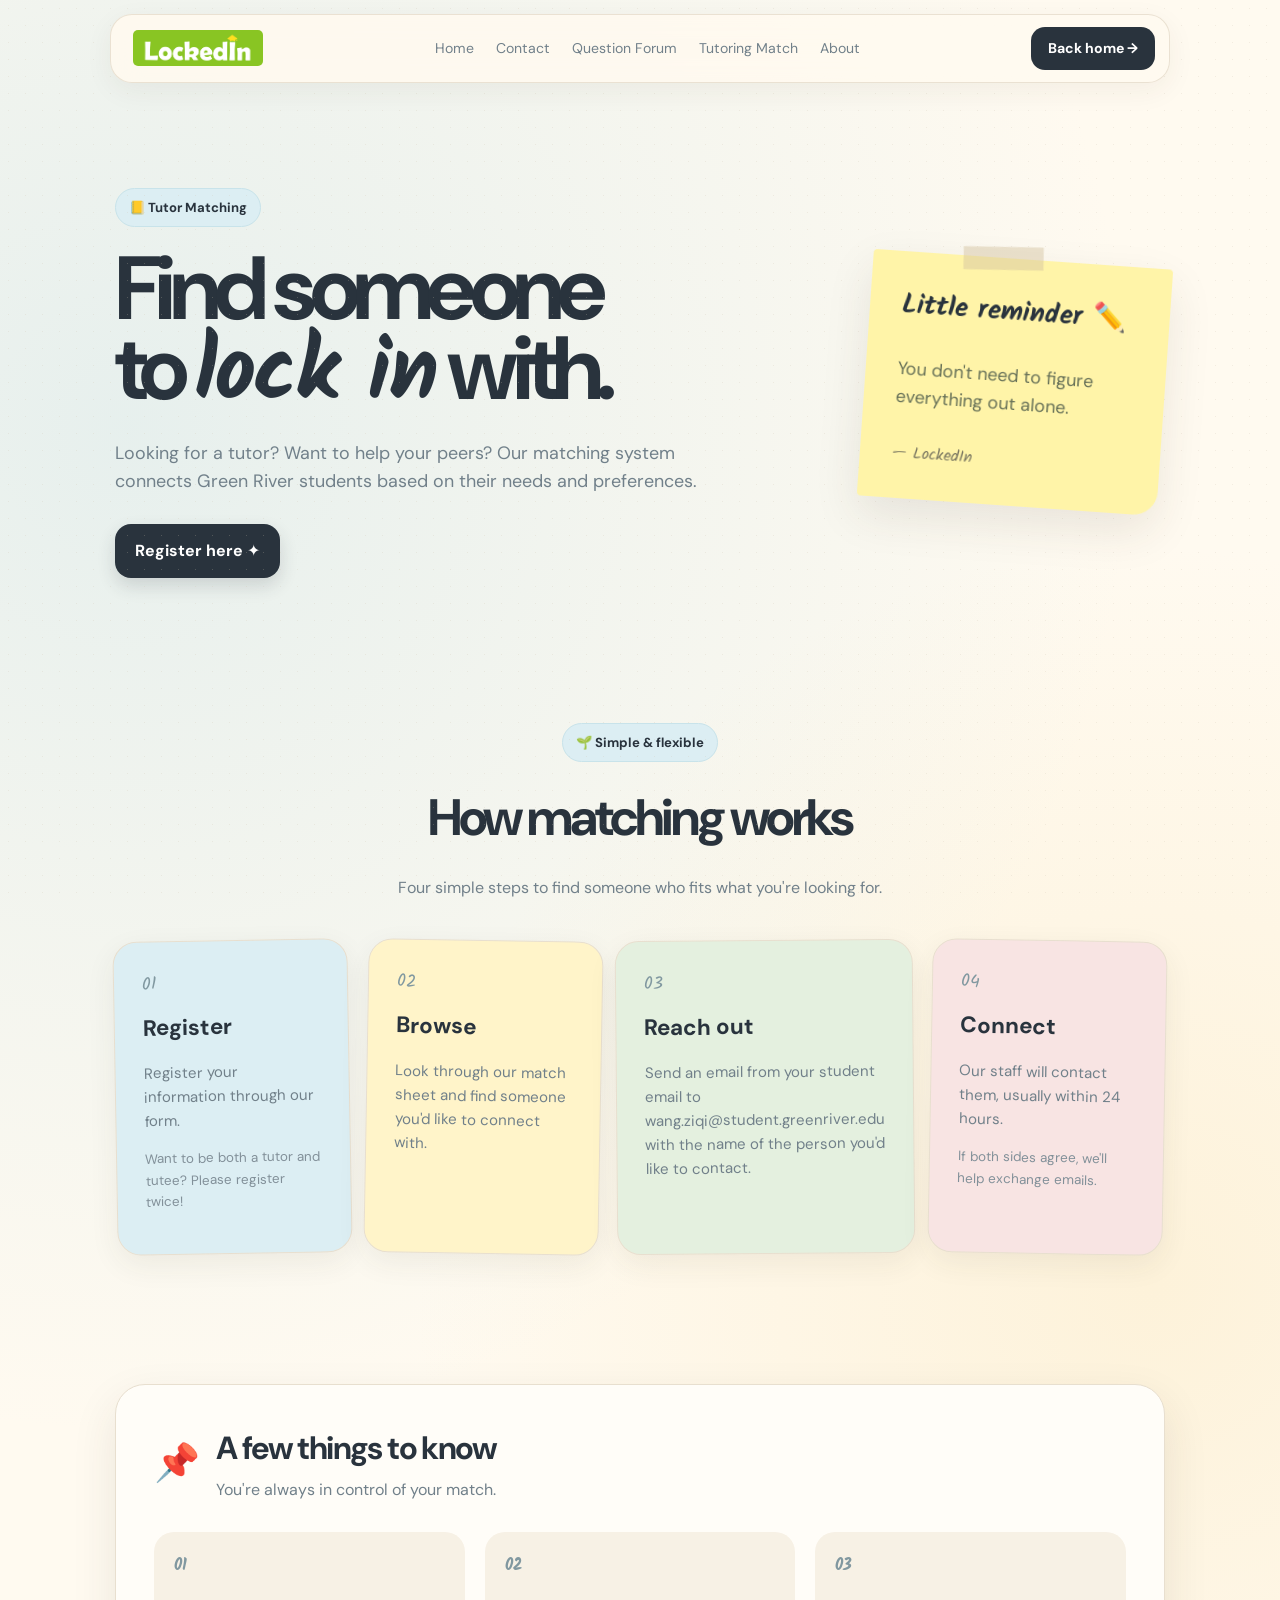
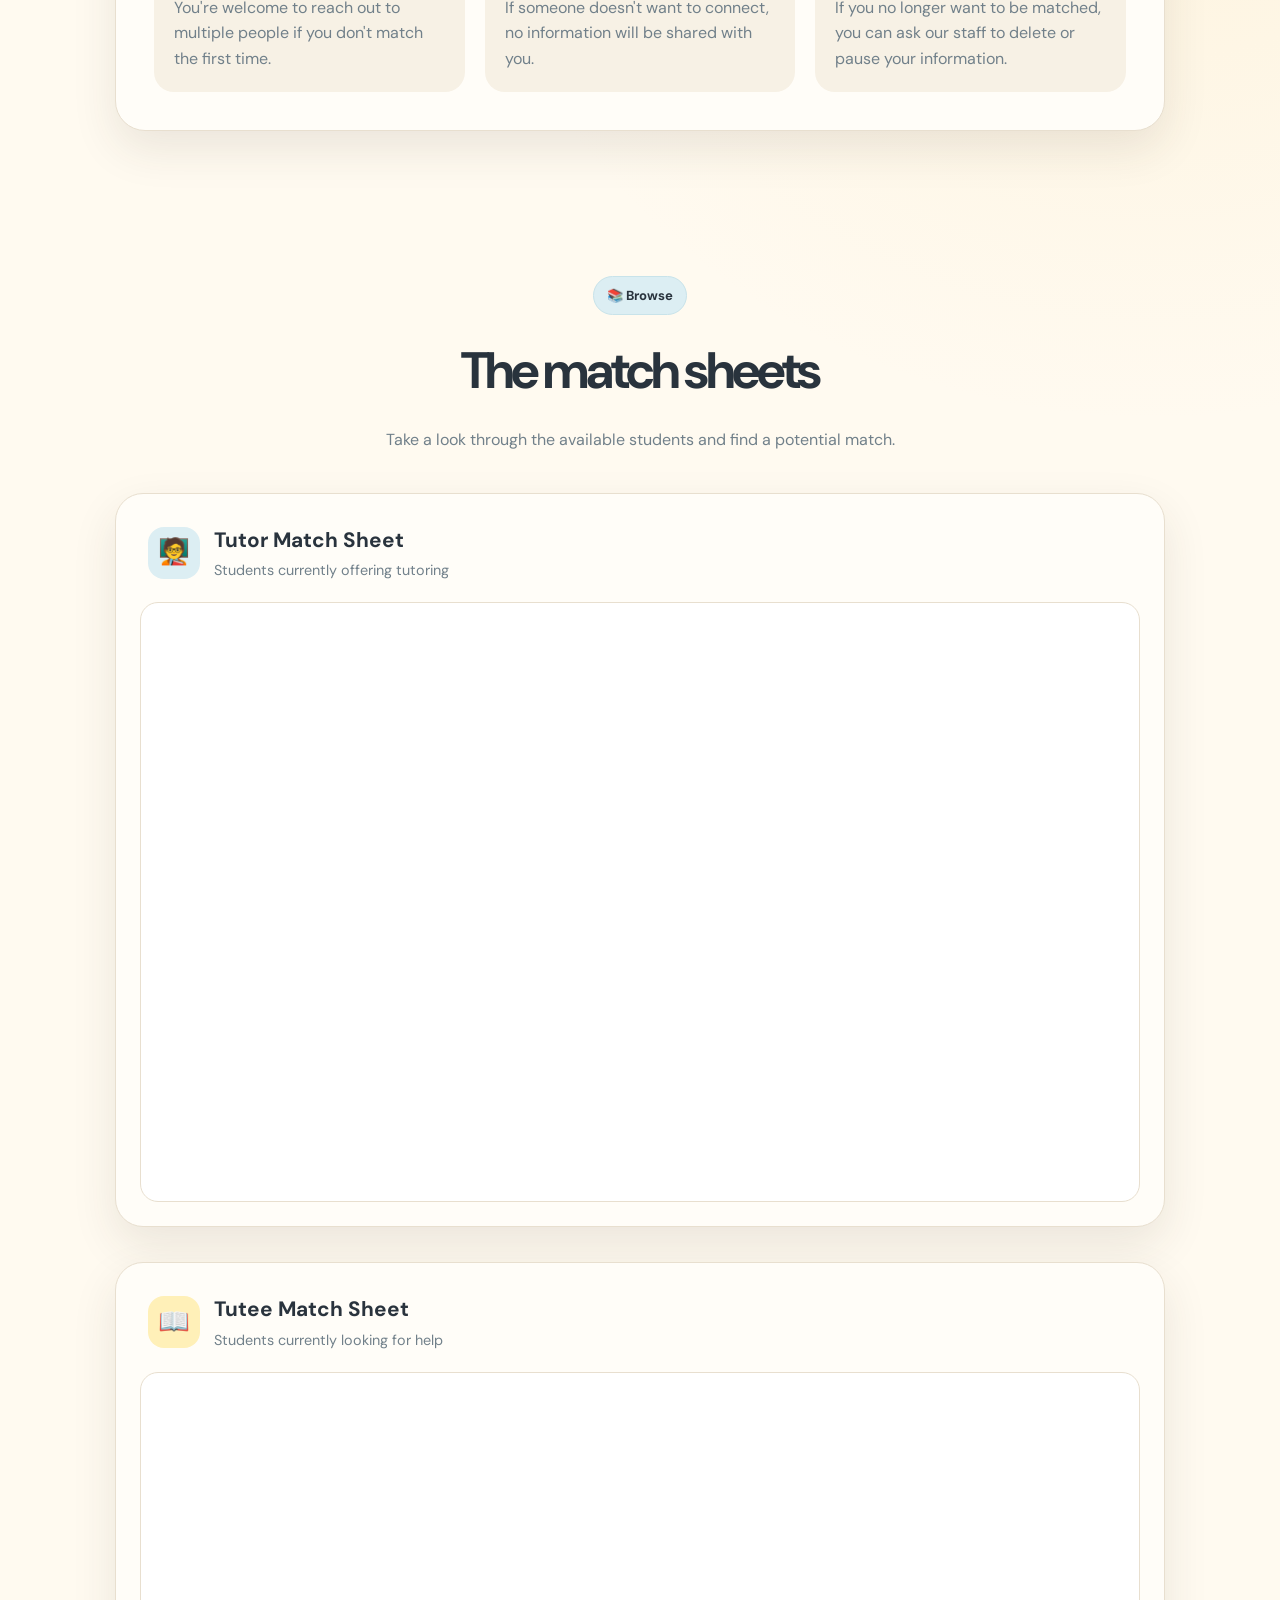
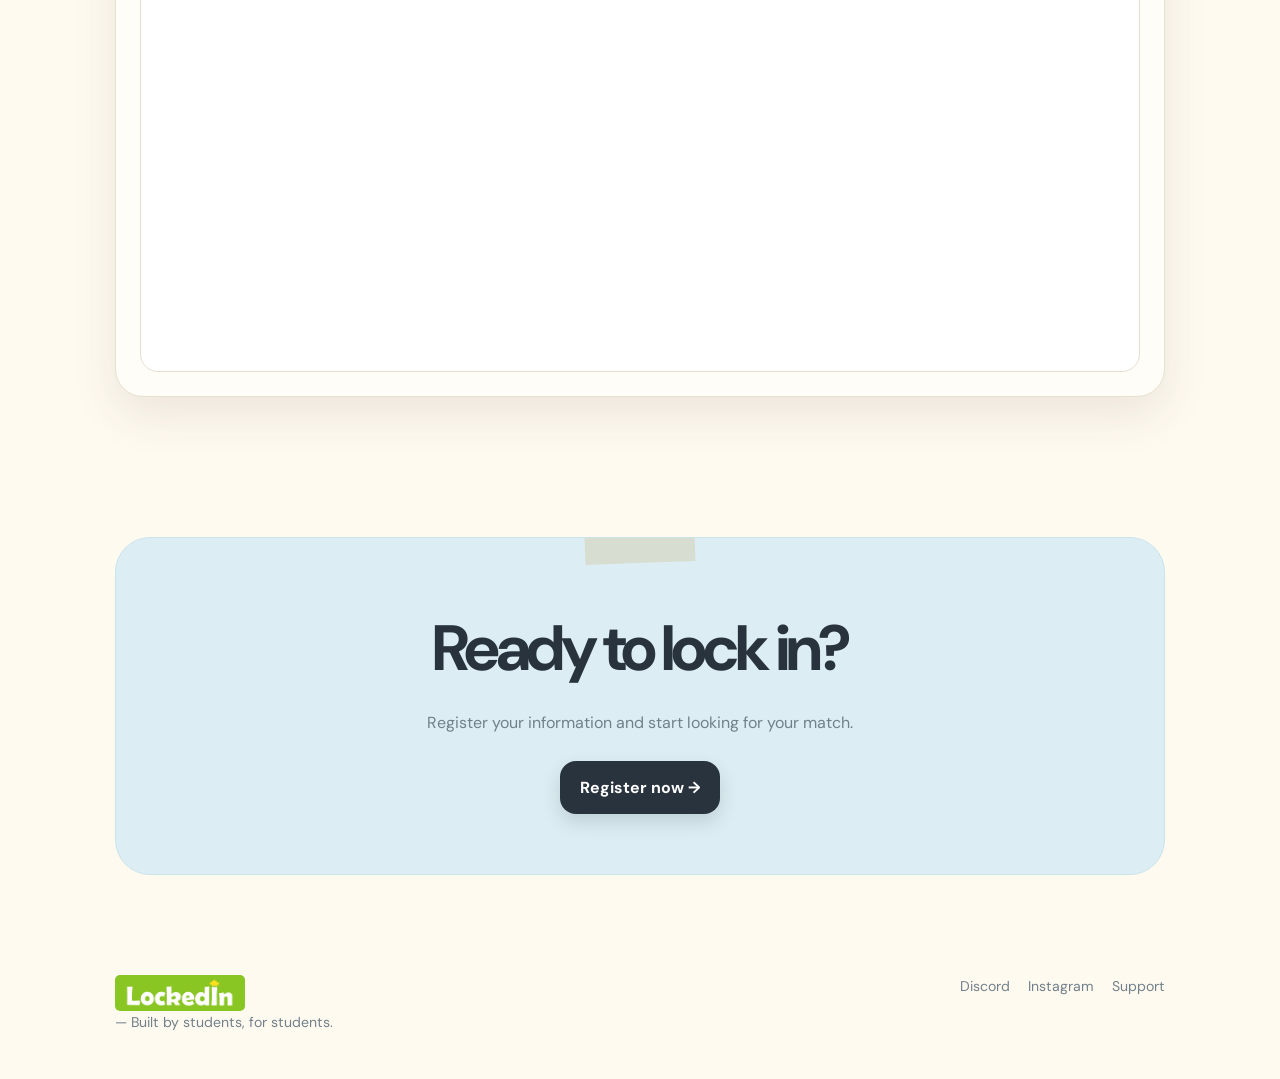
==== commit c1772e7a: "added my email" ====
--- a/match_new.html
+++ b/match_new.html
@@ -165,7 +165,7 @@
 
                 <p>
                     Send an email from your student
-                    email with the name of the person
+                    email to wang.ziqi@student.greenriver.edu with the name of the person
                     you'd like to contact.
                 </p>
 
